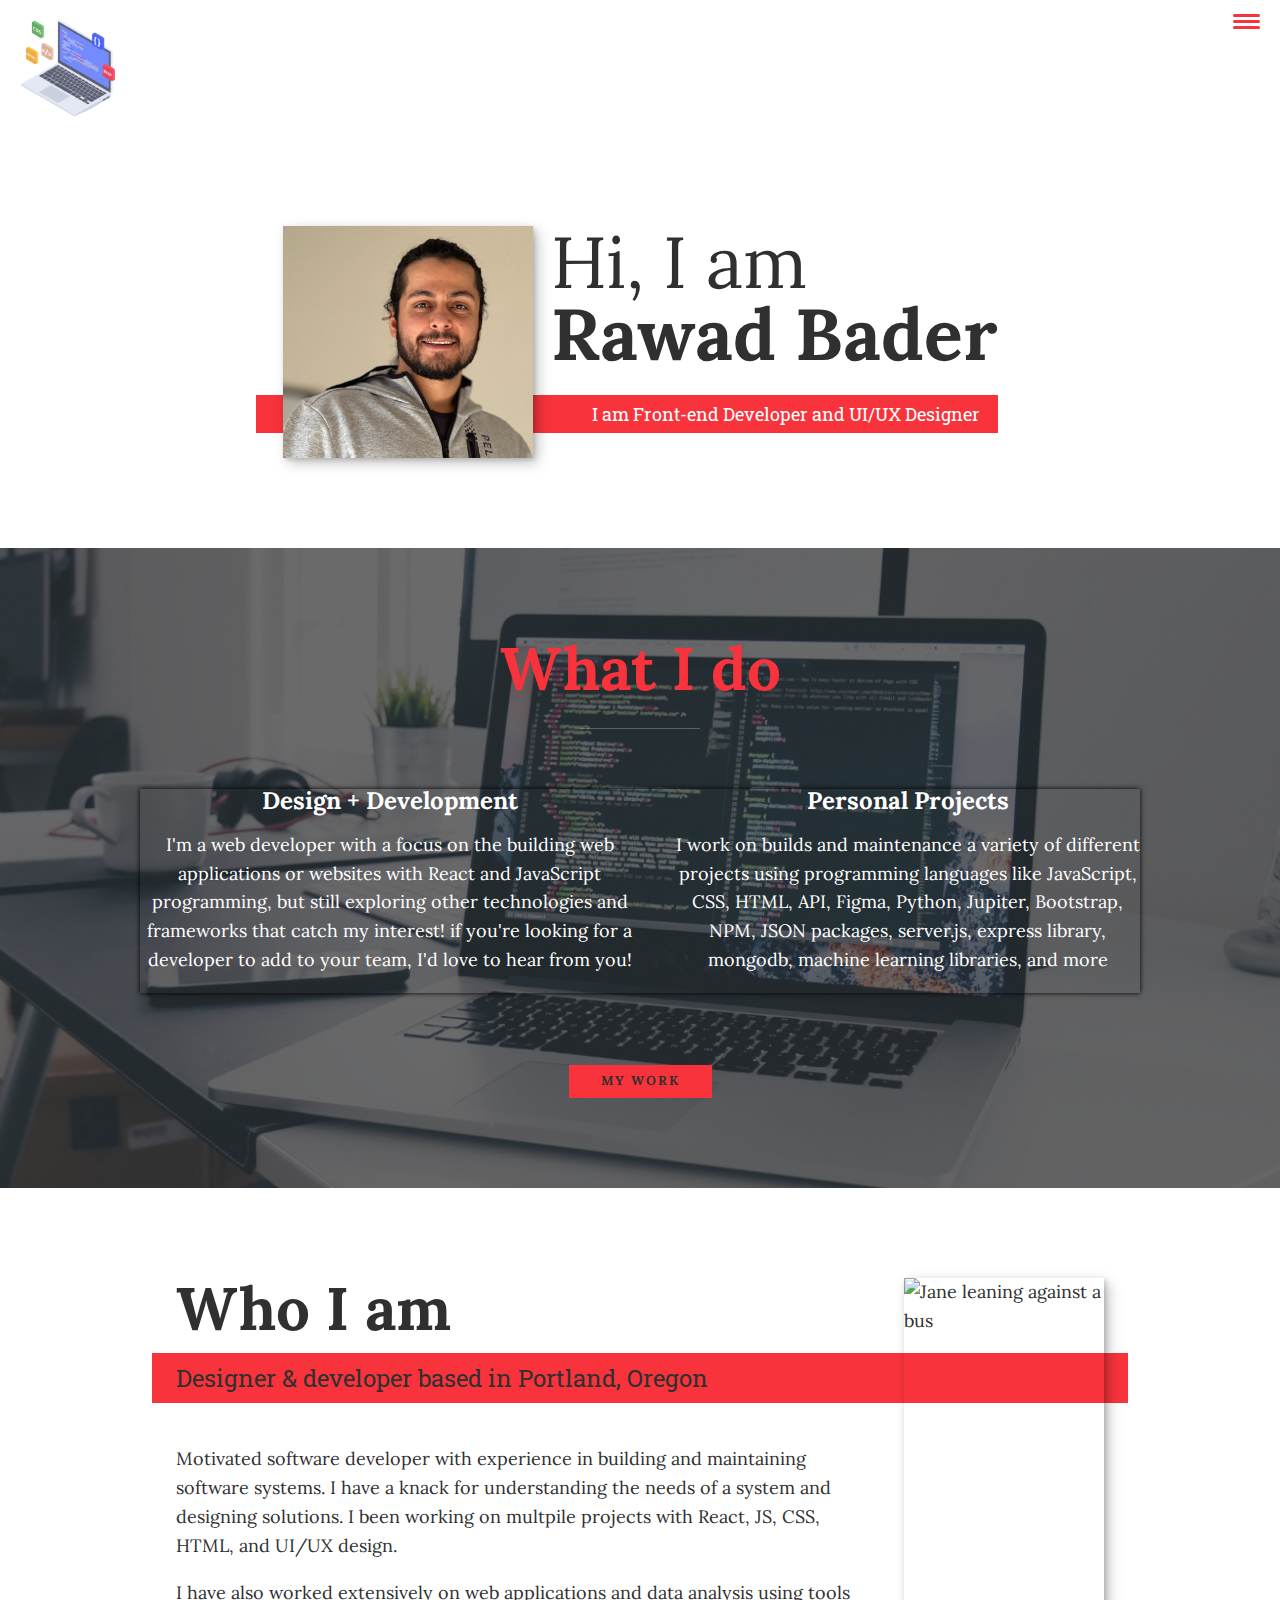
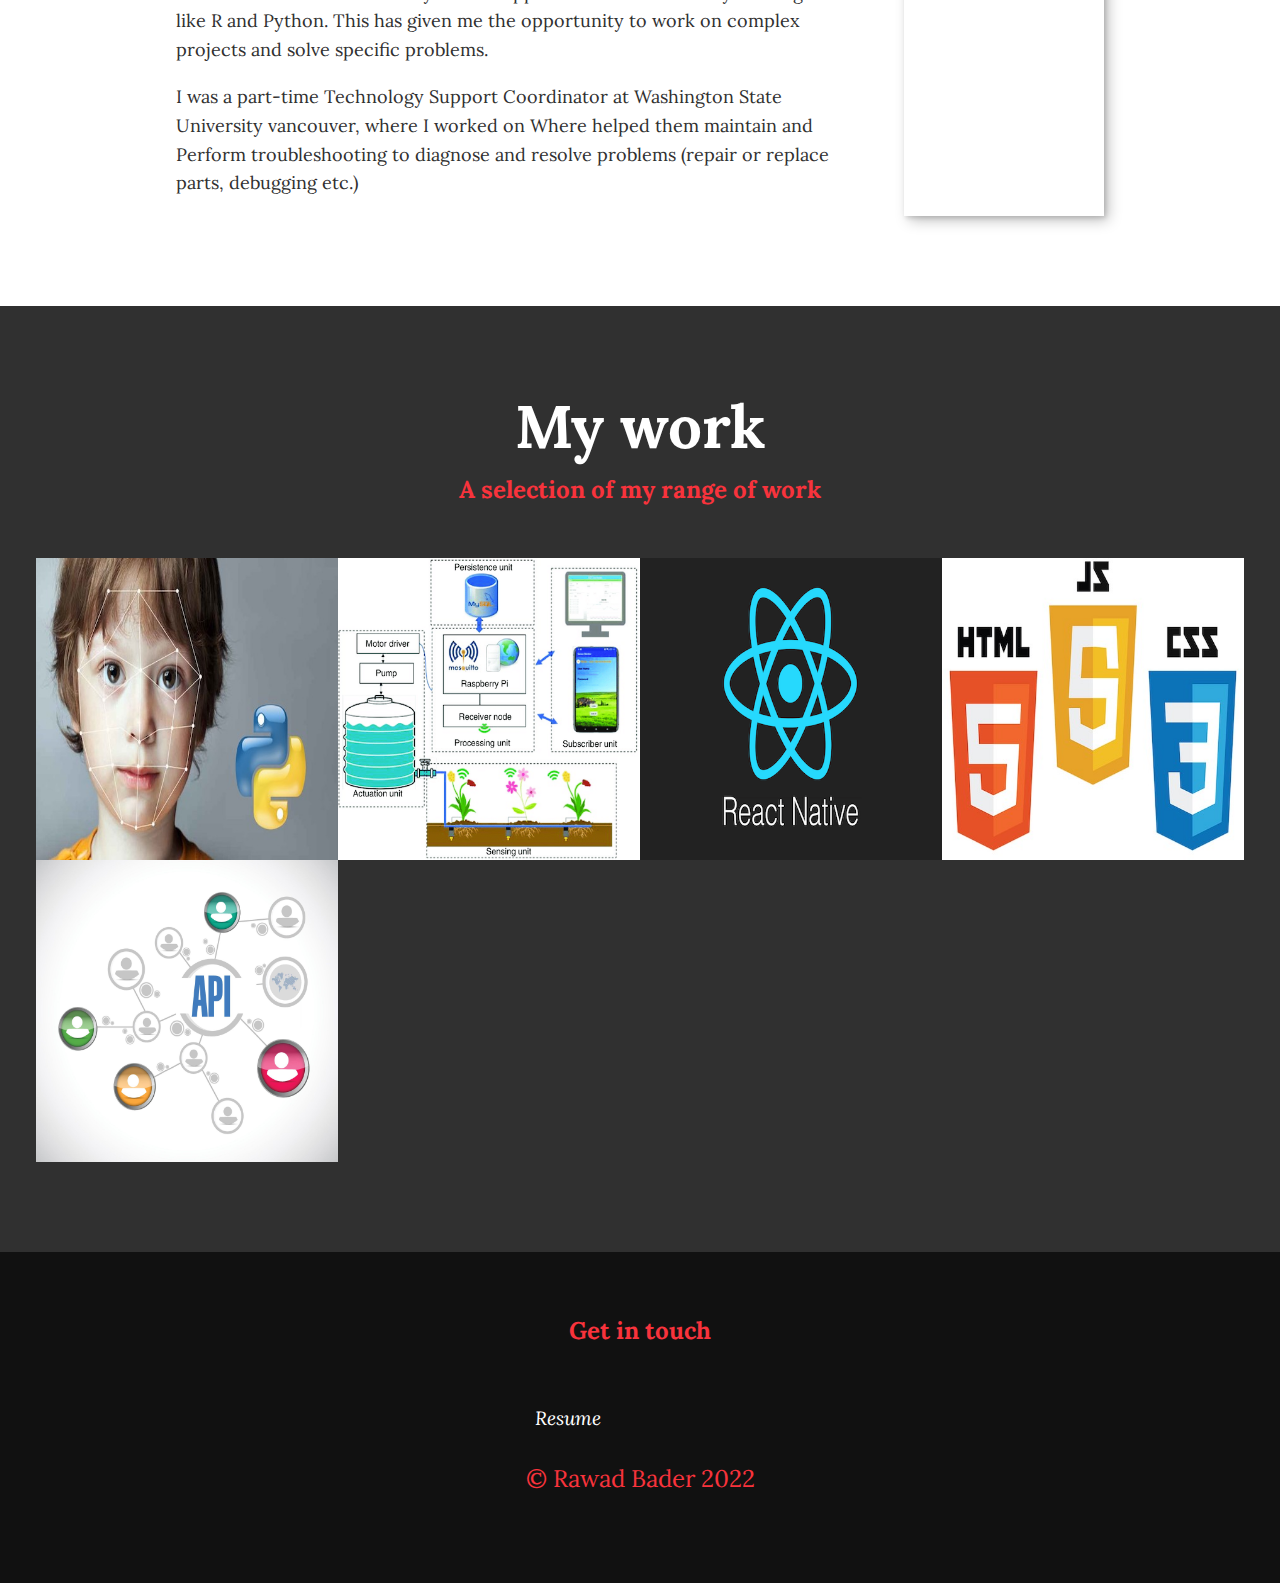
==== index.html @ f257d6a6 "added my files to it" ====
<!DOCTYPE html>
<html lang="en">
    <head><link rel="stylesheet" href="https://cdnjs.cloudflare.com/ajax/libs/normalize/8.0.1/normalize.css">
        <meta charset="UTF-8">
        <meta name="viewport" content="width=device-width, initial-scale=1.0">
        <title>Rawad Portfolio Website</title>
        <link rel="stylesheet" href="https://cdnjs.cloudflare.com/ajax/libs/normalize/7.0.0/normalize.min.css">
        <link rel="stylesheet" href="https://cdnjs.cloudflare.com/ajax/libs/font-awesome/5.11.2/css/all.css" integrity="sha256-46qynGAkLSFpVbEBog43gvNhfrOj+BmwXdxFgVK/Kvc=" crossorigin="anonymous" />

        <!-- Update these with your own fonts -->
        <link href="https://fonts.googleapis.com/css?family=Lora:400,700|Roboto+Slab:400,700&display=swap" rel="stylesheet">
        <!-- <link rel="stylesheet" href="https://maxcdn.bootstrapcdn.com/bootstrap/3.4.1/css/bootstrap.min.css"> -->
        <!-- <script src="https://ajax.googleapis.com/ajax/libs/jquery/3.5.1/jquery.min.js"></script>
        <script src="https://maxcdn.bootstrapcdn.com/bootstrap/3.4.1/js/bootstrap.min.js"></script> -->
        <link rel="stylesheet" href="css/style.css">

    </head>
    <body>
        <header>
            <div class="logo">
                <img src="img/web-development.png" alt="">
            </div>
            <button class="nav-toggle" aria-label="toggle navigation">
                <span class="hamburger"></span>
            </button>
            <nav class="nav">
                <ul class="nav__list">
                    <li class="nav__item"><a href="#home" class="nav__link">Home</a></li>
                    <li class="nav__item"><a href="#services" class="nav__link">My Services</a></li>
                    <li class="nav__item"><a href="#about" class="nav__link">About me</a></li>
                    <li class="nav__item"><a href="#work" class="nav__link">My Work</a></li>
                </ul>
            </nav>
        </header>

        <!-- Introduction -->
        <section class="intro" id="home">
            <h1 class="section__title section__title--intro">
                Hi, I am <strong>Rawad Bader</strong>
            </h1>
            <p class="section__subtitle section__subtitle--intro">I am Front-end Developer and UI/UX Designer</p>
            <img src="img/Rawad.jpg" alt="a picture of Rawad Bader smiling" class="intro__img">
        </section>


        <!-- My services -->
        <section class="my-services" id="services">
            <h2 class="section__title section__title--services">What I do</h2>
            <div class="services">
                <div class="service">
                    <h3>Design + Development</h3>
                    <p>I'm a web developer with a focus on the building web applications or websites with React and JavaScript programming, but still exploring other technologies and frameworks that catch my interest! if you're looking for a developer to add to your team, I'd love to hear from you!</p>
                </div> <!-- / service -->

                <div class="service">
                    <h3>Personal Projects</h3>
                    <p>I work on builds and maintenance a variety of different projects using programming languages like JavaScript, CSS, HTML, API, Figma, Python, Jupiter, Bootstrap, NPM, JSON packages, server.js, express library, mongodb, machine learning libraries, and more</p>
                </div> <!-- / service -->

                <!-- <div class="service">
                    <h3>WordPress</h3>
                    <p>Lorem ipsum dolor sit amet, consectetur adipiscing elit, sed do eiusmod tempor incididunt ut labore et dolore magna aliqua. Ut enim ad minim veniam, quis nostrud exercitation ullamco laboris nisi ut aliquip ex ea commodo consequat.</p>
                </div> / service -->
            </div> <!-- / services -->

            <a href="#work" class="btn">My Work</a>
        </section>


        <!-- About me -->
        <section class="about-me" id="about">
           <h2 class="section__title section__title--about">Who I am</h2>
           <p class="section__subtitle section__subtitle--about">Designer & developer based in Portland, Oregon</p>

           <div class="about-me__body">
               <p>Motivated software developer with experience in building and maintaining software systems. I have a knack for understanding the needs of a system and designing solutions. I been working on multpile projects with React, JS, CSS, HTML, and UI/UX design.</p>
               <p> I have also worked extensively on web applications and data analysis using tools like R and Python. This has given me the opportunity to work on complex projects and solve specific problems.</p>
               <p>I was a part-time Technology Support Coordinator at Washington State University vancouver, where I worked on Where helped them maintain and Perform troubleshooting to diagnose and resolve problems (repair or replace parts, debugging etc.)</p>
           </div>

           <img src="img/rawad3.jpg" alt="Jane leaning against a bus" class="about-me__img">
        </section>

        <!-- My Work Face Mask Detector with Python -->
        <section class="my-work" id="work">
            <h2 class="section__title section__title--work">My work</h2>
            <p class="section__subtitle section__subtitle--work">A selection of my range of work</p>

            <div class="portfolio">
                <!-- Portfolio item 01 -->
                <a href="portfolio-item.html" class="portfolio__item">
                    <div class="content_img">
                        <img src="img/Face-Recognition.jpg" alt="" class="portfolio__img">
                        <div>Face Mask Detector with Python</div>
                    </div>
                </a>

                <!-- Portfolio item 02 -->
                <a href="project-two.html" class="portfolio__item">
                    <div class="content_img">
                        <img src="img/flower-pot.jpg" alt="" class="portfolio__img">
                        <div>CapStone with C++/C & JAVA/Kotlin</div>
                    </div>
                </a>

                <!-- Portfolio item 03 -->
                <a href="project-three.html" class="portfolio__item">
                    <div class="content_img">
                        <img src="img/react-native.png" alt="" class="portfolio__img">
                        <div>React Web App with Bootstrap</div>
                    </div>
                </a>

                <!-- Portfolio item 04 -->
                <a href="project-four.html" class="portfolio__item">
                    <div class="content_img">
                        <img src="img/html-css-js.jpg" alt="" class="portfolio__img">
                        <div>Color Generator with JS/CSS/HTML</div>
                    </div>
                </a>

                <!-- Portfolio item 05 -->
                <a href="project-five.html" class="portfolio__item">
                    <div class="content_img">
                        <img src="img/rest-apis.jpg" alt="" class="portfolio__img">
                        <div>Movies Watch-list with Rest API</div>
                    </div>
                </a>

                <!-- Portfolio item 06 -->
                <!-- <a href="portfolio-item.html" class="portfolio__item">
                    <img src="img/portfolio-06.jpg" alt="" class="portfolio__img">
                </a> -->

                <!-- Portfolio item 07 -->
                <!-- <a href="portfolio-item.html" class="portfolio__item">
                    <img src="img/portfolio-07.jpg" alt="" class="portfolio__img">
                </a> -->

                <!-- Portfolio item 08 -->
                <!-- <a href="#" class="portfolio__item">
                    <img src="img/portfolio-08.jpg" alt="" class="portfolio__img">
                </a> -->

                <!-- Portfolio item 09 -->
                <!-- <a href="#" class="portfolio__item">
                    <img src="img/portfolio-09.jpg" alt="" class="portfolio__img">
                </a> -->

                <!-- Portfolio item 0 0-->
                <!-- <a href="#" class="portfolio__item">
                    <img src="img/portfolio-10.jpg" alt="" class="portfolio__img">
                </a> -->
            </div>
        </section>


        <!-- Footer -->
        <footer class="footer">
            <!-- replace with your own email address -->
            <a href="&#109;&#97;&#105;&#108;&#116;&#111;&#58;%72%61%77%61%64%62%61%64%65%72%34%36%36%40%67%6D%61%69%6C%2E%63%6F%6D?subject=%52%61%77%61%64%20%42%61%64%65%72" class="footer__link"  target="_blank">Get in touch
                <i class="fa fa-envelope" aria-hidden="true"></i>
            </a>
            <ul class="social-list">
                <li class="social-list__item">
                    <a class="social-list__link" href="resume/Rawad's_Resume.pdf" download>
                        <i class="fa fa-download" aria-hidden="true"><span style="font-size: .8em;color:#fff;"> Resume</span></i>
                    </a>
                </li>
                <li class="social-list__item">
                    <a class="social-list__link" href="https://www.figma.com/files/recent?fuid=1089748406241697505">
                        <i class="fab fa-figma"></i>
                    </a>
                </li>
                <li class="social-list__item">
                    <a class="social-list__link" href="https://twitter.com">
                        <i class="fab fa-twitter"></i>
                    </a>
                </li>
                <li class="social-list__item">
                    <a class="social-list__link" href="https://github.com">
                        <i class="fab fa-github"></i>
                    </a>
                </li>
            </ul>
            <p>© Rawad Bader 2022</p>
        </footer>


        <script src="js/index.js"></script>

    </body>
</html>
---- css/style.css ----
*,
*::before,
*::after {
    box-sizing: border-box;
}

/* Custom Properties, update these for your own design */

:root {
    --ff-primary: 'Lora', serif;
    --ff-secondary: 'Roboto Slab', serif;
    
    --fw-reg: 400;
    --fw-bold: 700;
    
    --clr-light: #fff;
    --clr-dark: #303030;
    --clr-accent: #f8333c;
    
    --fs-h1: 3rem;
    --fs-h2: 2.25rem;
    --fs-h3: 1.25rem;
    --fs-body: 1rem;
    
    --bs: 0.25em 0.25em 0.75em rgba(0,0,0,.25),
          0.125em 0.125em 0.25em rgba(0,0,0,.15);
}

@media (min-width: 800px) {
    :root {
        --fs-h1: 4.5rem;
        --fs-h2: 3.75rem;
        --fs-h3: 1.5rem;
        --fs-body: 1.125rem;
    }
}

/* General styles */

/* endable this to add smooth scrolling */
/* html {
    scroll-behavior: smooth;
} */


body {
    background: var(--clr-light);
    color: var(--clr-dark);
    margin: 0;
    font-family: var(--ff-primary);
    font-size: var(--fs-body);
    line-height: 1.6;
}

section {
    padding: 5em 2em;
}

img {
    display: block;
    max-width: 100%;
}

strong { font-weight: var(--fw-bold) }

:focus {
    outline: 3px solid var(--clr-accent);
    outline-offset: 3px;
}

/* Buttons */

.btn {
    display: inline-block;
    padding: .5em 2.5em;
    background: var(--clr-accent);
    color: var(--clr-dark);
    text-decoration: none;
    cursor: pointer;
    font-size: .8rem;
    text-transform: uppercase;
    letter-spacing: 2px;
    font-weight: var(--fw-bold);
    transition: transform 200ms ease-in-out;
}

.btn:hover {
    transform: scale(1.1);
}

/* Typography */

h1,
h2,
h3 {
    line-height: 1;
    margin: 0;
}

h1 { font-size: var(--fs-h1) }
h2 { font-size: var(--fs-h2) }
h3 { font-size: var(--fs-h3) }


.section__title {
    margin-bottom: .25em;
}

.section__title--intro {
    font-weight: var(--fw-reg);
}

.section__title--intro strong {
    display: block;
}

.section__subtitle {
    margin: 0;
    font-size: var(--fs-h3);
}

.section__subtitle--intro,
.section__subtitle--about {
    background: var(--clr-accent);
    padding: .25em 1em;
    font-family: var(--ff-secondary);
    margin-bottom: 1em;
}

.section__subtitle--intro{
    font-size: var(--fs-body);
    text-align: right;
    color: var(--clr-light);
}

.section__subtitle--work {
    color: var(--clr-accent);
    font-weight: var(--fw-bold);
    margin-bottom: 2em;
}

/* header */

header {
    display: flex;
    justify-content: space-between;
    padding: 1em;
}

.logo {
    max-width: 100px;
}

.nav {
    position: fixed;
    background: var(--clr-dark);
    color: var(--clr-light);
    top: 0;
    bottom: 0;
    left: 0;
    right: 0;
    z-index: 100;
    
    transform: translateX(100%);
    transition: transform 250ms cubic-bezier(.5, 0, .5, 1);
}

.nav__list {
    list-style: none;
    display: flex;
    height: 100%;
    flex-direction: column;
    justify-content: space-evenly;
    align-items: center;
    margin: 0;
    padding: 0;
}

.nav__link {
    color: inherit;
    font-weight: var(--fw-bold);
    font-size: var(--fs-h2);
    text-decoration: none;
}

.nav__link:hover {
    color: var(--clr-accent);
}

.nav-toggle {
    padding: .5em;
    background: transparent;
    border: 0;
    cursor: pointer;
    position: absolute;
    right: 1em;
    top: 1em;
    z-index: 1000;
}

.nav-open .nav {
    transform: translateX(0);
}

.nav-open .nav-toggle {
    position: fixed;
}

.nav-open .hamburger {
    transform: rotate(.625turn);
}

.nav-open .hamburger::before {
    transform: rotate(90deg) translateX(-6px);
}

.nav-open .hamburger::after {
    opacity: 0;
}






.hamburger {
    display: block;
    position: relative;
}

.hamburger,
.hamburger::before,
.hamburger::after {
    background: var(--clr-accent);
    width: 2em;
    height: 3px;
    border-radius: 1em;
    transition: transform 250ms ease-in-out;
}


.hamburger::before,
.hamburger::after {
    content: '';
    position: absolute;
    left: 0;
    right: 0;
}

.hamburger::before { top: 6px; }
.hamburger::after { bottom: 6px; }


/*  Intro section  */

.intro {
    position: relative;
}

.intro__img {
    box-shadow: var(--bs);
}

.section__subtitle--intro {
    display: inline-block;
}

@media (min-width: 600px) {
    .intro {
        display: grid;
        width: min-content;
        margin: 0 auto;
        grid-column-gap: 1em;
        grid-template-areas: 
            "img title"
            "img subtitle";
        grid-template-columns: min-content max-content;
    }
    
    .intro__img {
        grid-area: img;
        min-width: 250px;
        position: relative;
        z-index: 2;
    }    
    
    .section__subtitle--intro {
        align-self: start;
        grid-column: -1 / 1;
        grid-row: 2;
        text-align: right;
        position: relative;
        left: -1.5em;
        width: calc(100% + 1.5em);
    }
}



/*  My services section  */

.my-services {
    background-color: var(--clr-dark);
    background-image: url(../img/services-bg.jpg);
    background-size: cover;
    /* background-blend-mode: multiply; */
    color: var(--clr-light);
    text-align: center;
}

.section__title--services {
    color: var(--clr-accent);
    position: relative;
}

.section__title--services::after {
    content: '';
    display: block;
    width: 2em;
    height: 1px;
    margin: 0.5em auto 1em;
    background: var(--clr-light);
    opacity: 0.25;
}

.services {
    margin-bottom: 4em;
    box-shadow: 0 0 5px black;
}

.service {
    max-width: 500px;
    margin: 0 auto;
}

@media (min-width: 800px) {
    .services {
        display: flex;
        max-width: 1000px;
        margin-left: auto;
        margin-right: auto;
    }
    
    .service + .service {
        margin-left: 2em;
    }
}


.about-me {
    max-width: 1000px;
    margin: 0 auto;
}

.about-me__img {
    box-shadow: var(--bs);
}

@media (min-width: 600px) {
    .about-me {
        display: grid;
        grid-template-columns: 1fr 200px;
        grid-template-areas: 
            "title img"
            "subtitle img"
            "text img";
        grid-column-gap: 2em;
    }

    .section__title--about {
        grid-area: title;
    }

    .section__subtitle--about {
        grid-column: 1 / -1;
        grid-row: 2;
        position: relative;
        left: -1em;
        width: calc(100% + 2em);
        padding-left: 1em;
        padding-right: calc(200px + 4em);
    }

    .about-me__img {
        grid-area: img;
        position: relative;
        z-index: 2;
    }
}

/* My Work */

.my-work {
    background-color: var(--clr-dark);
    color: var(--clr-light);
    text-align: center;
}

.portfolio {
    display: grid;
    grid-template-columns: repeat(auto-fit, minmax(300px, 1fr));
}

.portfolio__item {
    background: var(--clr-accent);
    overflow: hidden;
}

.portfolio__img {
    transition:
        transform 750ms cubic-bezier(.5, 0, .5, 1),
        opacity 250ms linear;
}

.portfolio__item:focus {
    position: relative;
    z-index: 2;
}

.portfolio__img:hover,
.portfolio__item:focus .portfolio__img {
    transform: scale(1.2);
    opacity: .5;
}


/* footer */

.footer {
    background: #111;
    color: var(--clr-accent);
    text-align: center;
    padding: 2.5em 0;
    font-size: var(--fs-h3);

}

.footer a {
    color: inherit;
    text-decoration: none;
}

.footer__link {
    font-weight: var(--fw-bold);
}

.footer__link:hover,
.social-list__link:hover {
    opacity: .7;
}

.footer__link:hover {
    text-decoration: underline;
}

.social-list {
    list-style: none;
    display: flex;
    justify-content: center;
    margin: 2em 0 0;
    padding: 0;
}

.social-list__item {
    margin: 0 .5em;
}

.social-list__link {
    padding: .5em;
}


/* Individual portfolio item styles */

.portfolio-item-individual {
    padding: 0 2em 2em;
    max-width: 1000px;
    margin: 0 auto;
}

.portfolio-item-individual p , .list-item {
    max-width: 600px;
    margin-left: auto;
    margin-right: auto;
}

/* #img-1[title]:hover:after {
  content: attr(title);
  position: absolute;
  font-size: 1.2em;
  color:aqua;
  left: 50px;
} */


/* Parent Container */.content_img{
 position: relative;
 float: left;
}

/* Child Text Container */.content_img div{
 position: absolute;
 bottom: 0;
 right: 0;
 background: black;
 color: white;
 margin-bottom: 5px;
 font-family: sans-serif;
 opacity: 0;
 visibility: hidden;
 -webkit-transition: visibility 0s, opacity 0.5s linear;
 transition: visibility 0s, opacity 0.5s linear;
}

/* Hover on Parent Container */.content_img:hover{
 cursor: pointer;
}

.content_img:hover div{
 width: 150px;
 padding: 8px 15px;
 visibility: visible;
 opacity: 0.7;
}
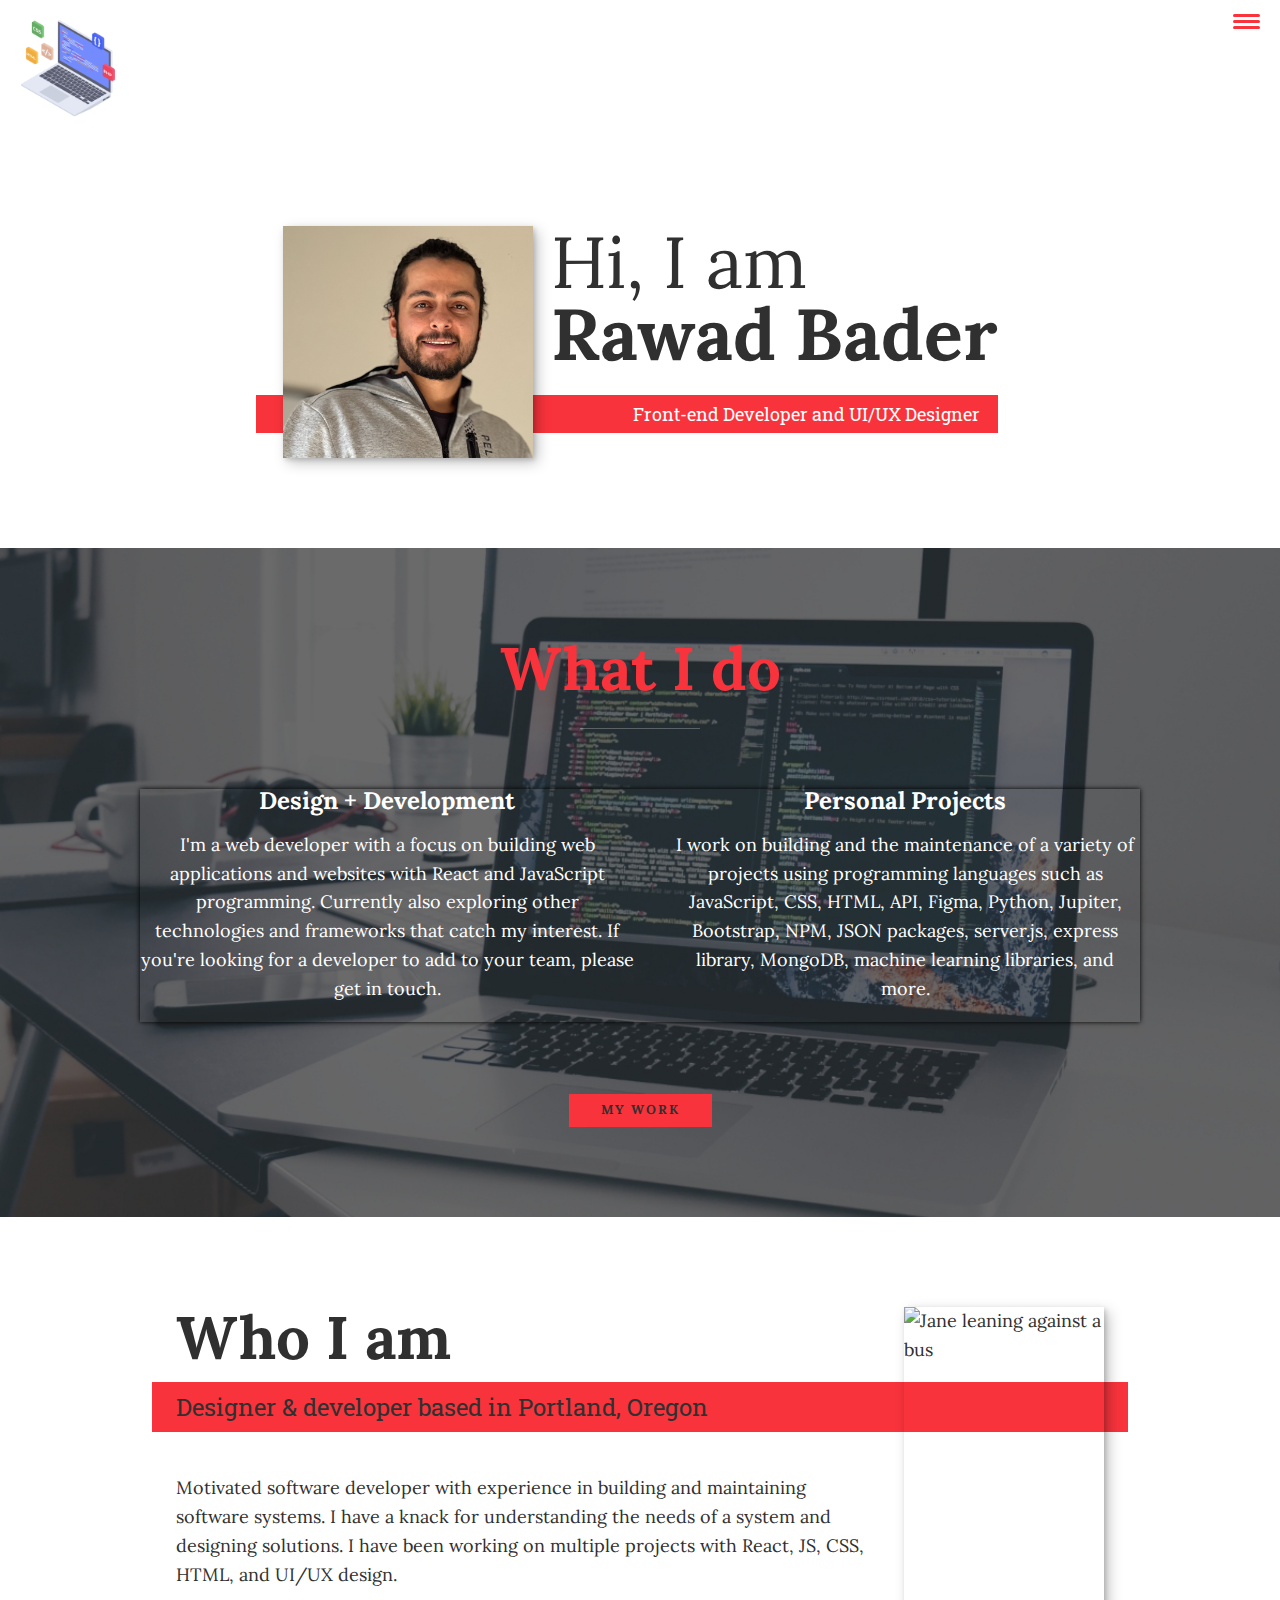
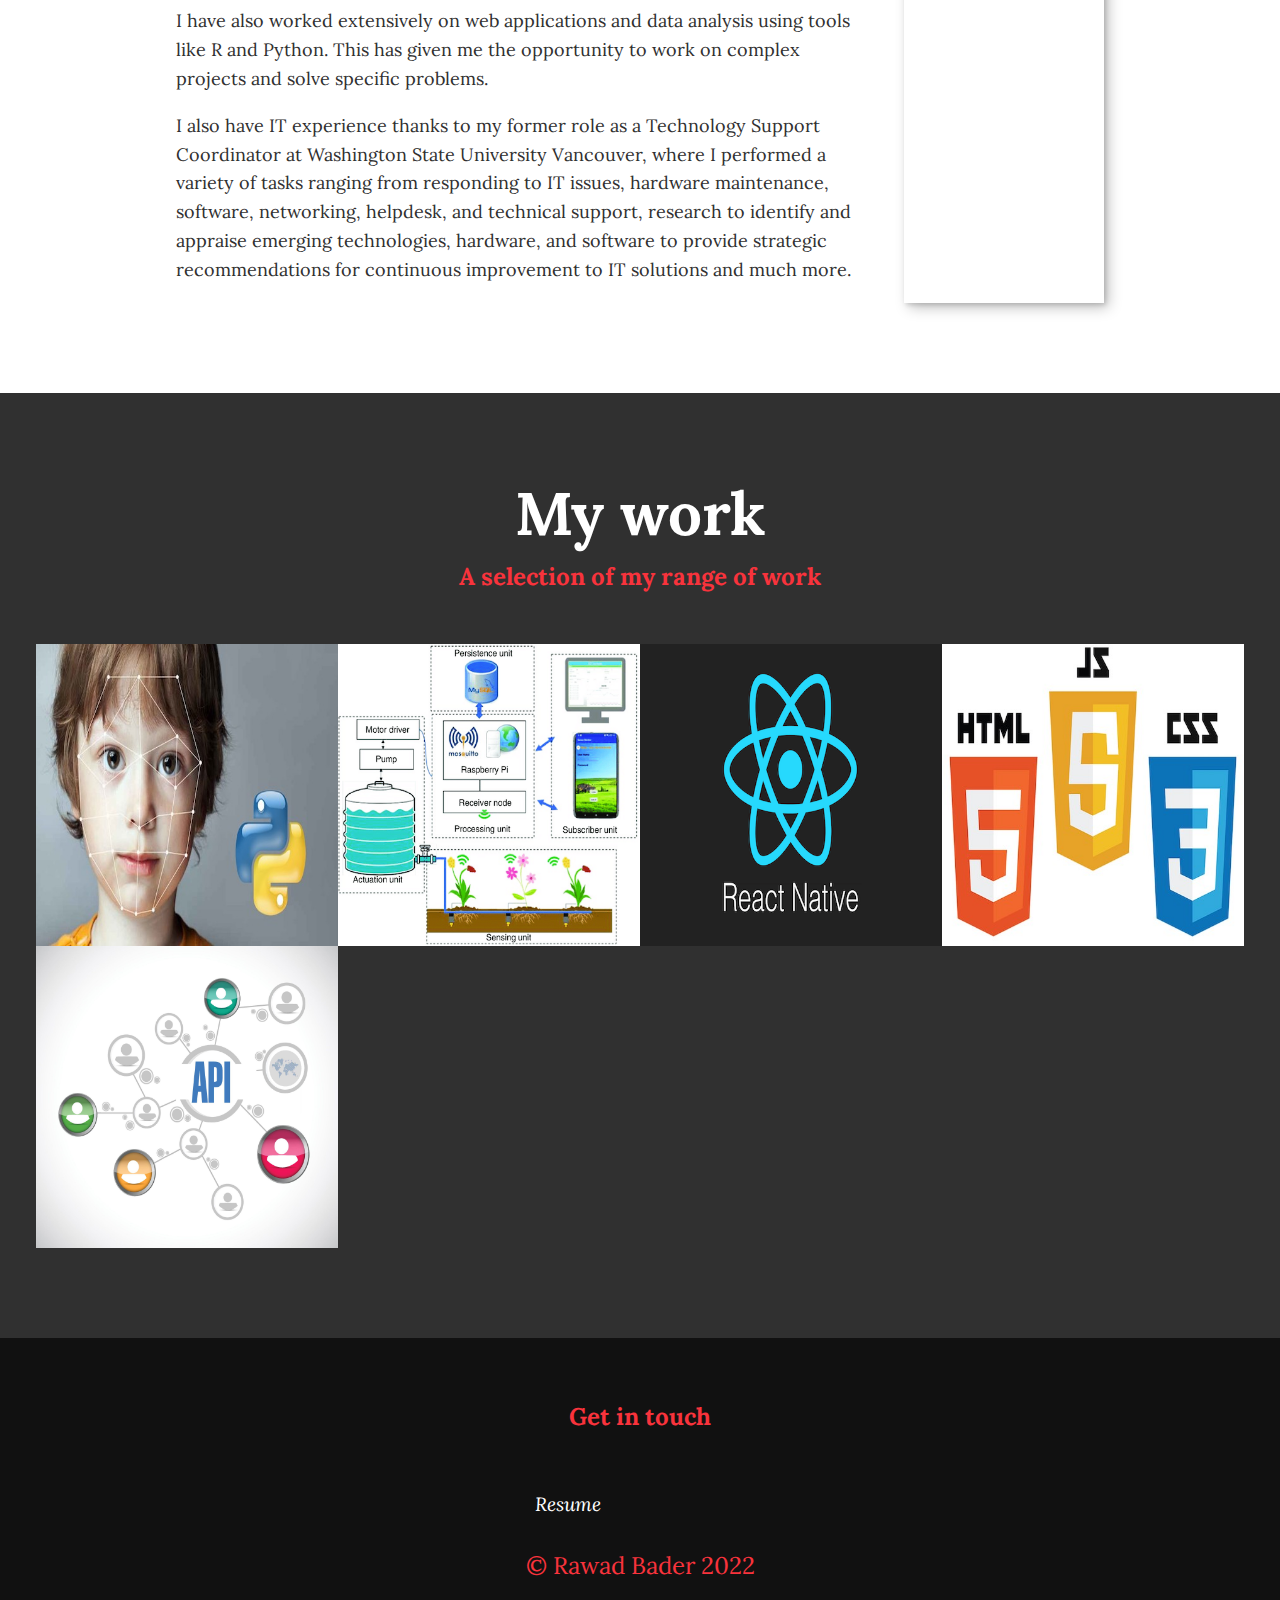
==== commit f3b4ea2e: "Updated some p tags in index.html" ====
--- a/index.html
+++ b/index.html
@@ -38,7 +38,7 @@
             <h1 class="section__title section__title--intro">
                 Hi, I am <strong>Rawad Bader</strong>
             </h1>
-            <p class="section__subtitle section__subtitle--intro">I am Front-end Developer and UI/UX Designer</p>
+            <p class="section__subtitle section__subtitle--intro">Front-end Developer and UI/UX Designer</p>
             <img src="img/Rawad.jpg" alt="a picture of Rawad Bader smiling" class="intro__img">
         </section>
 
@@ -49,12 +49,12 @@
             <div class="services">
                 <div class="service">
                     <h3>Design + Development</h3>
-                    <p>I'm a web developer with a focus on the building web applications or websites with React and JavaScript programming, but still exploring other technologies and frameworks that catch my interest! if you're looking for a developer to add to your team, I'd love to hear from you!</p>
+                    <p>I'm a web developer with a focus on building web applications and websites with React and JavaScript programming. Currently also exploring other technologies and frameworks that catch my interest. If you're looking for a developer to add to your team, please get in touch.</p>
                 </div> <!-- / service -->
 
                 <div class="service">
                     <h3>Personal Projects</h3>
-                    <p>I work on builds and maintenance a variety of different projects using programming languages like JavaScript, CSS, HTML, API, Figma, Python, Jupiter, Bootstrap, NPM, JSON packages, server.js, express library, mongodb, machine learning libraries, and more</p>
+                    <p>I work on building and the maintenance of a variety of projects using programming languages such as JavaScript, CSS, HTML, API, Figma, Python, Jupiter, Bootstrap, NPM, JSON packages, server.js, express library, MongoDB, machine learning libraries, and more.</p>
                 </div> <!-- / service -->
 
                 <!-- <div class="service">
@@ -73,9 +73,9 @@
            <p class="section__subtitle section__subtitle--about">Designer & developer based in Portland, Oregon</p>
 
            <div class="about-me__body">
-               <p>Motivated software developer with experience in building and maintaining software systems. I have a knack for understanding the needs of a system and designing solutions. I been working on multpile projects with React, JS, CSS, HTML, and UI/UX design.</p>
-               <p> I have also worked extensively on web applications and data analysis using tools like R and Python. This has given me the opportunity to work on complex projects and solve specific problems.</p>
-               <p>I was a part-time Technology Support Coordinator at Washington State University vancouver, where I worked on Where helped them maintain and Perform troubleshooting to diagnose and resolve problems (repair or replace parts, debugging etc.)</p>
+               <p>Motivated software developer with experience in building and maintaining software systems. I have a knack for understanding the needs of a system and designing solutions. I have been working on multiple projects with React, JS, CSS, HTML, and UI/UX design.</p>
+               <p>I have also worked extensively on web applications and data analysis using tools like R and Python. This has given me the opportunity to work on complex projects and solve specific problems.</p>
+               <p>I also have IT experience thanks to my former role as a Technology Support Coordinator at Washington State University Vancouver, where I performed a variety of tasks ranging from responding to IT issues, hardware maintenance, software, networking, helpdesk, and technical support, research to identify and appraise emerging technologies, hardware, and software to provide strategic recommendations for continuous improvement to IT solutions and much more.</p>
            </div>
 
            <img src="img/rawad3.jpg" alt="Jane leaning against a bus" class="about-me__img">
@@ -88,7 +88,7 @@
 
             <div class="portfolio">
                 <!-- Portfolio item 01 -->
-                <a href="portfolio-item.html" class="portfolio__item">
+                <a href="html/portfolio-item.html" class="portfolio__item">
                     <div class="content_img">
                         <img src="img/Face-Recognition.jpg" alt="" class="portfolio__img">
                         <div>Face Mask Detector with Python</div>
@@ -96,7 +96,7 @@
                 </a>
 
                 <!-- Portfolio item 02 -->
-                <a href="project-two.html" class="portfolio__item">
+                <a href="html/project-two.html" class="portfolio__item">
                     <div class="content_img">
                         <img src="img/flower-pot.jpg" alt="" class="portfolio__img">
                         <div>CapStone with C++/C & JAVA/Kotlin</div>
@@ -104,7 +104,7 @@
                 </a>
 
                 <!-- Portfolio item 03 -->
-                <a href="project-three.html" class="portfolio__item">
+                <a href="html/project-three.html" class="portfolio__item">
                     <div class="content_img">
                         <img src="img/react-native.png" alt="" class="portfolio__img">
                         <div>React Web App with Bootstrap</div>
@@ -112,7 +112,7 @@
                 </a>
 
                 <!-- Portfolio item 04 -->
-                <a href="project-four.html" class="portfolio__item">
+                <a href="html/project-four.html" class="portfolio__item">
                     <div class="content_img">
                         <img src="img/html-css-js.jpg" alt="" class="portfolio__img">
                         <div>Color Generator with JS/CSS/HTML</div>
@@ -120,7 +120,7 @@
                 </a>
 
                 <!-- Portfolio item 05 -->
-                <a href="project-five.html" class="portfolio__item">
+                <a href="html/project-five.html" class="portfolio__item">
                     <div class="content_img">
                         <img src="img/rest-apis.jpg" alt="" class="portfolio__img">
                         <div>Movies Watch-list with Rest API</div>
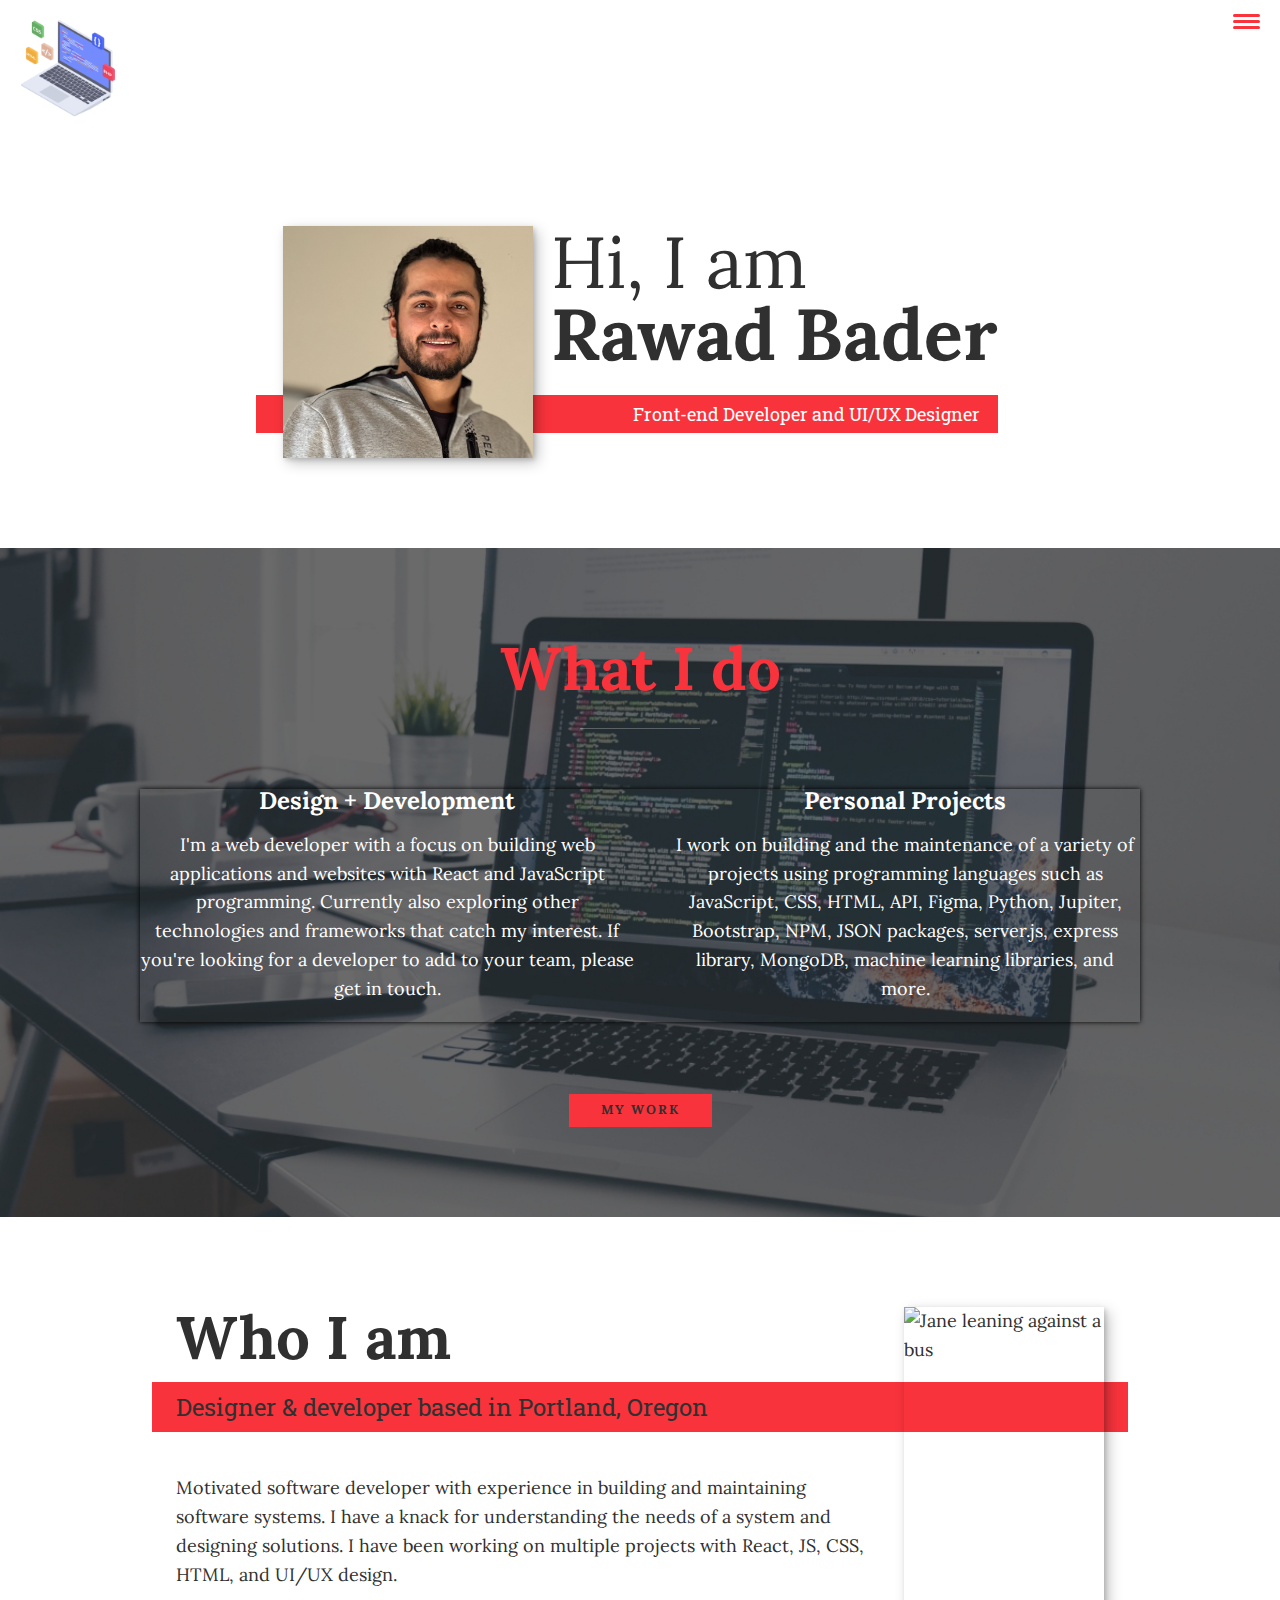
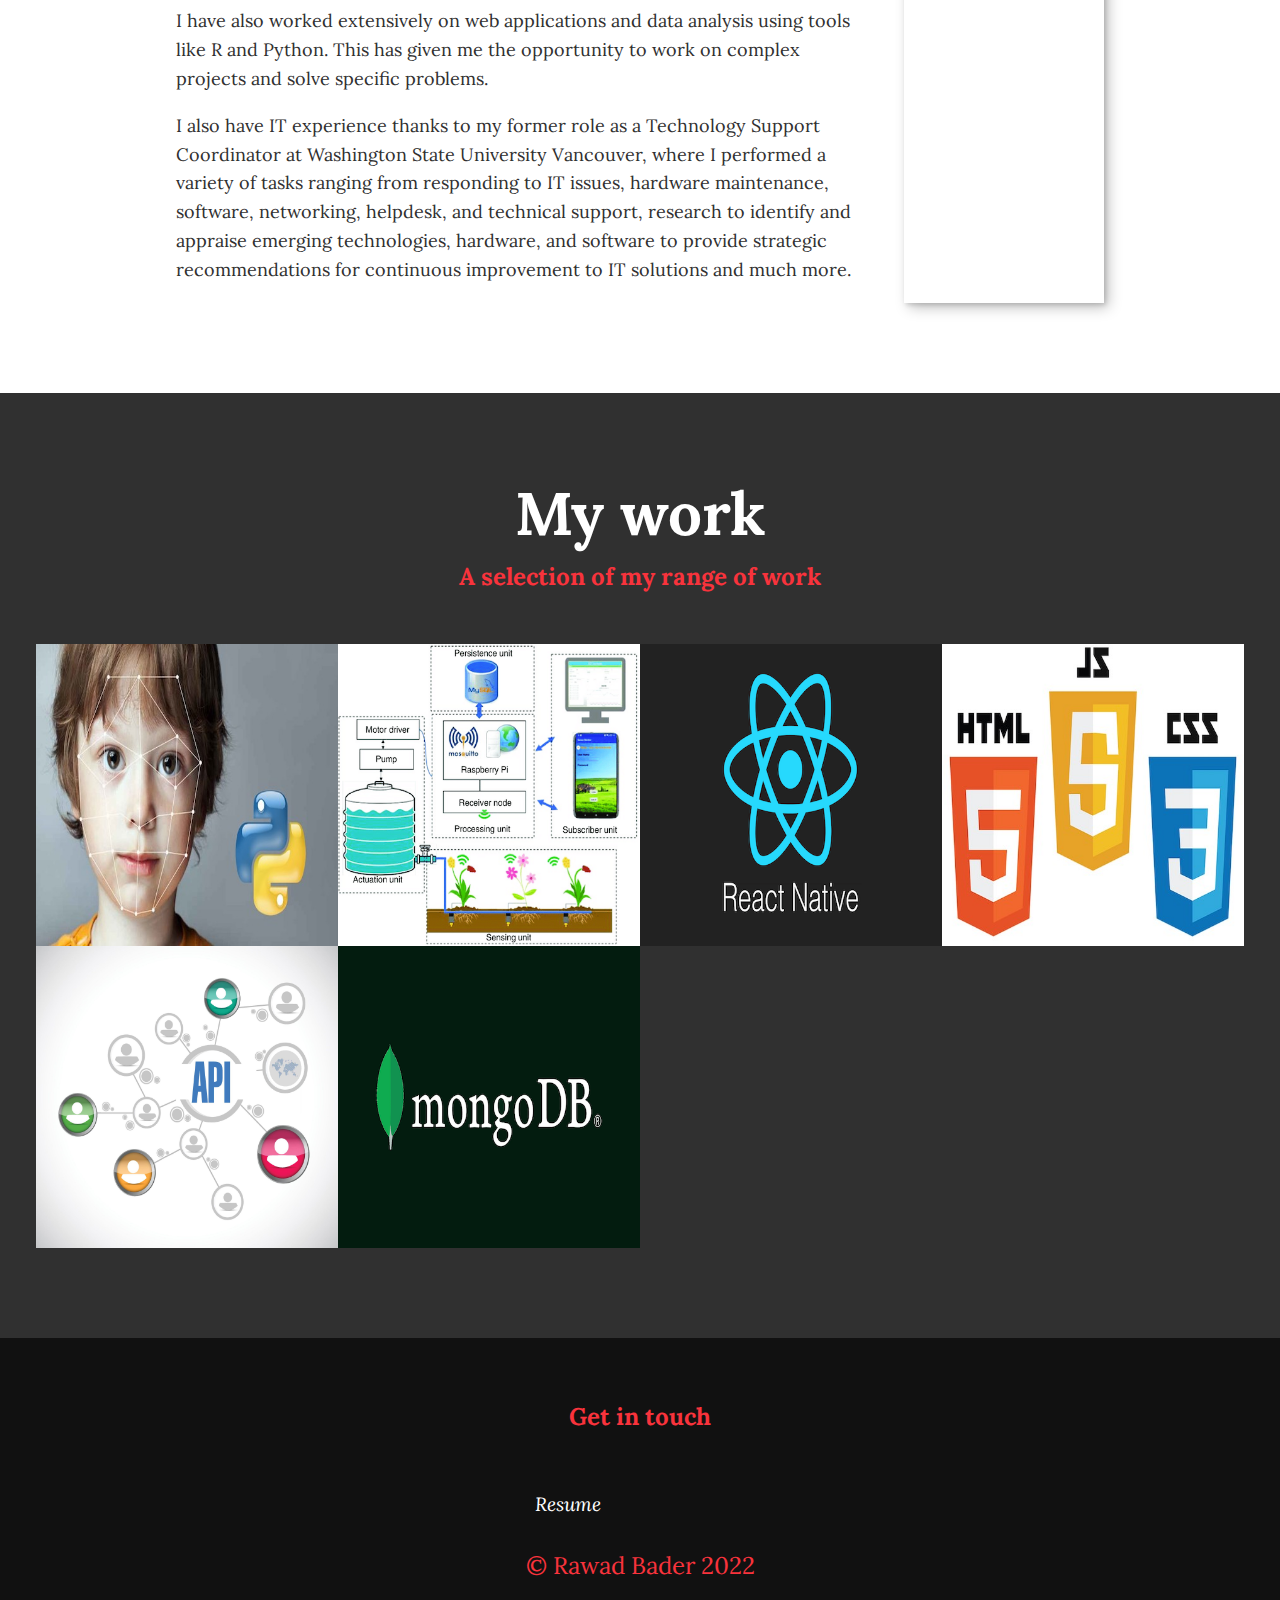
==== commit d3c71900: "added a new html file" ====
--- a/index.html
+++ b/index.html
@@ -128,9 +128,12 @@
                 </a>
 
                 <!-- Portfolio item 06 -->
-                <!-- <a href="portfolio-item.html" class="portfolio__item">
-                    <img src="img/portfolio-06.jpg" alt="" class="portfolio__img">
-                </a> -->
+                <a href="html/project-six.html" class="portfolio__item">
+                    <div class="content_img">
+                        <img src="img/mongodb.png" alt="" class="portfolio__img">
+                        <div>FreeWayAPP with MongoDatabase, Express.js</div>
+                    </div>
+                </a>
 
                 <!-- Portfolio item 07 -->
                 <!-- <a href="portfolio-item.html" class="portfolio__item">
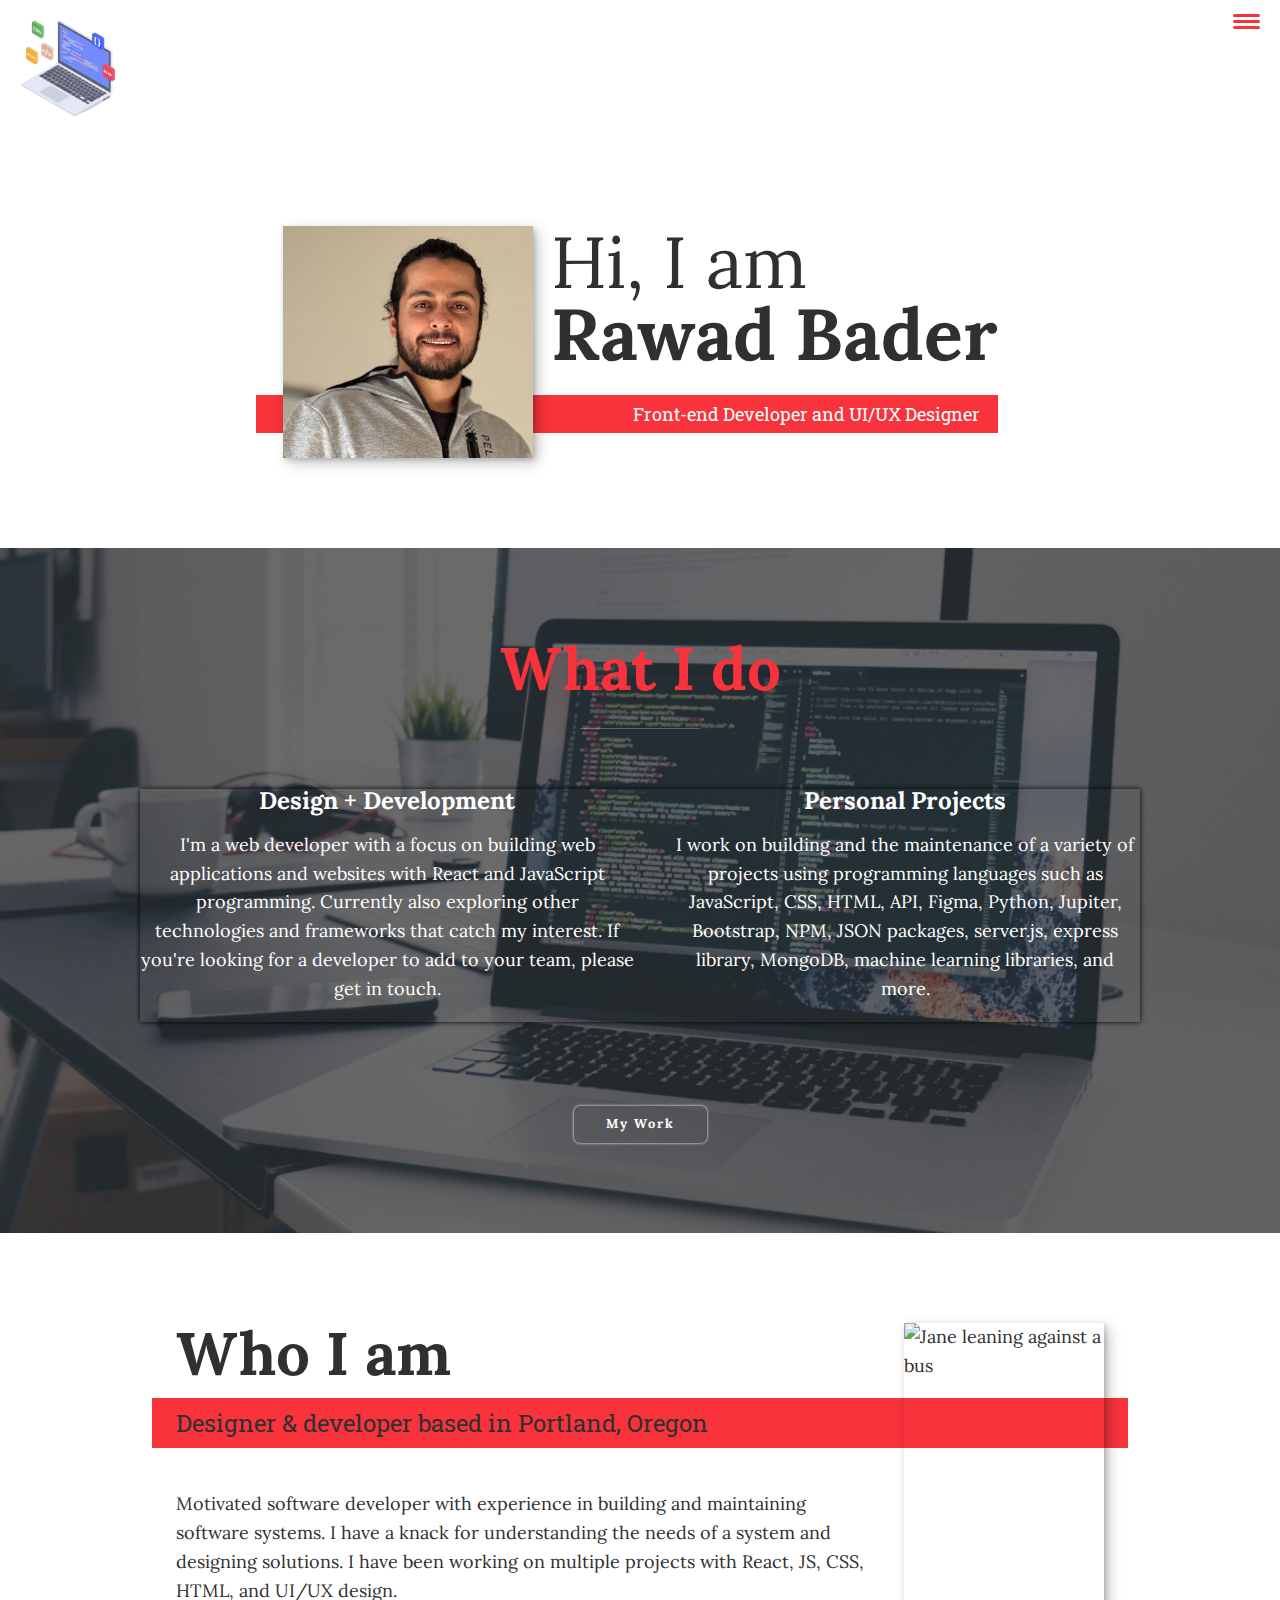
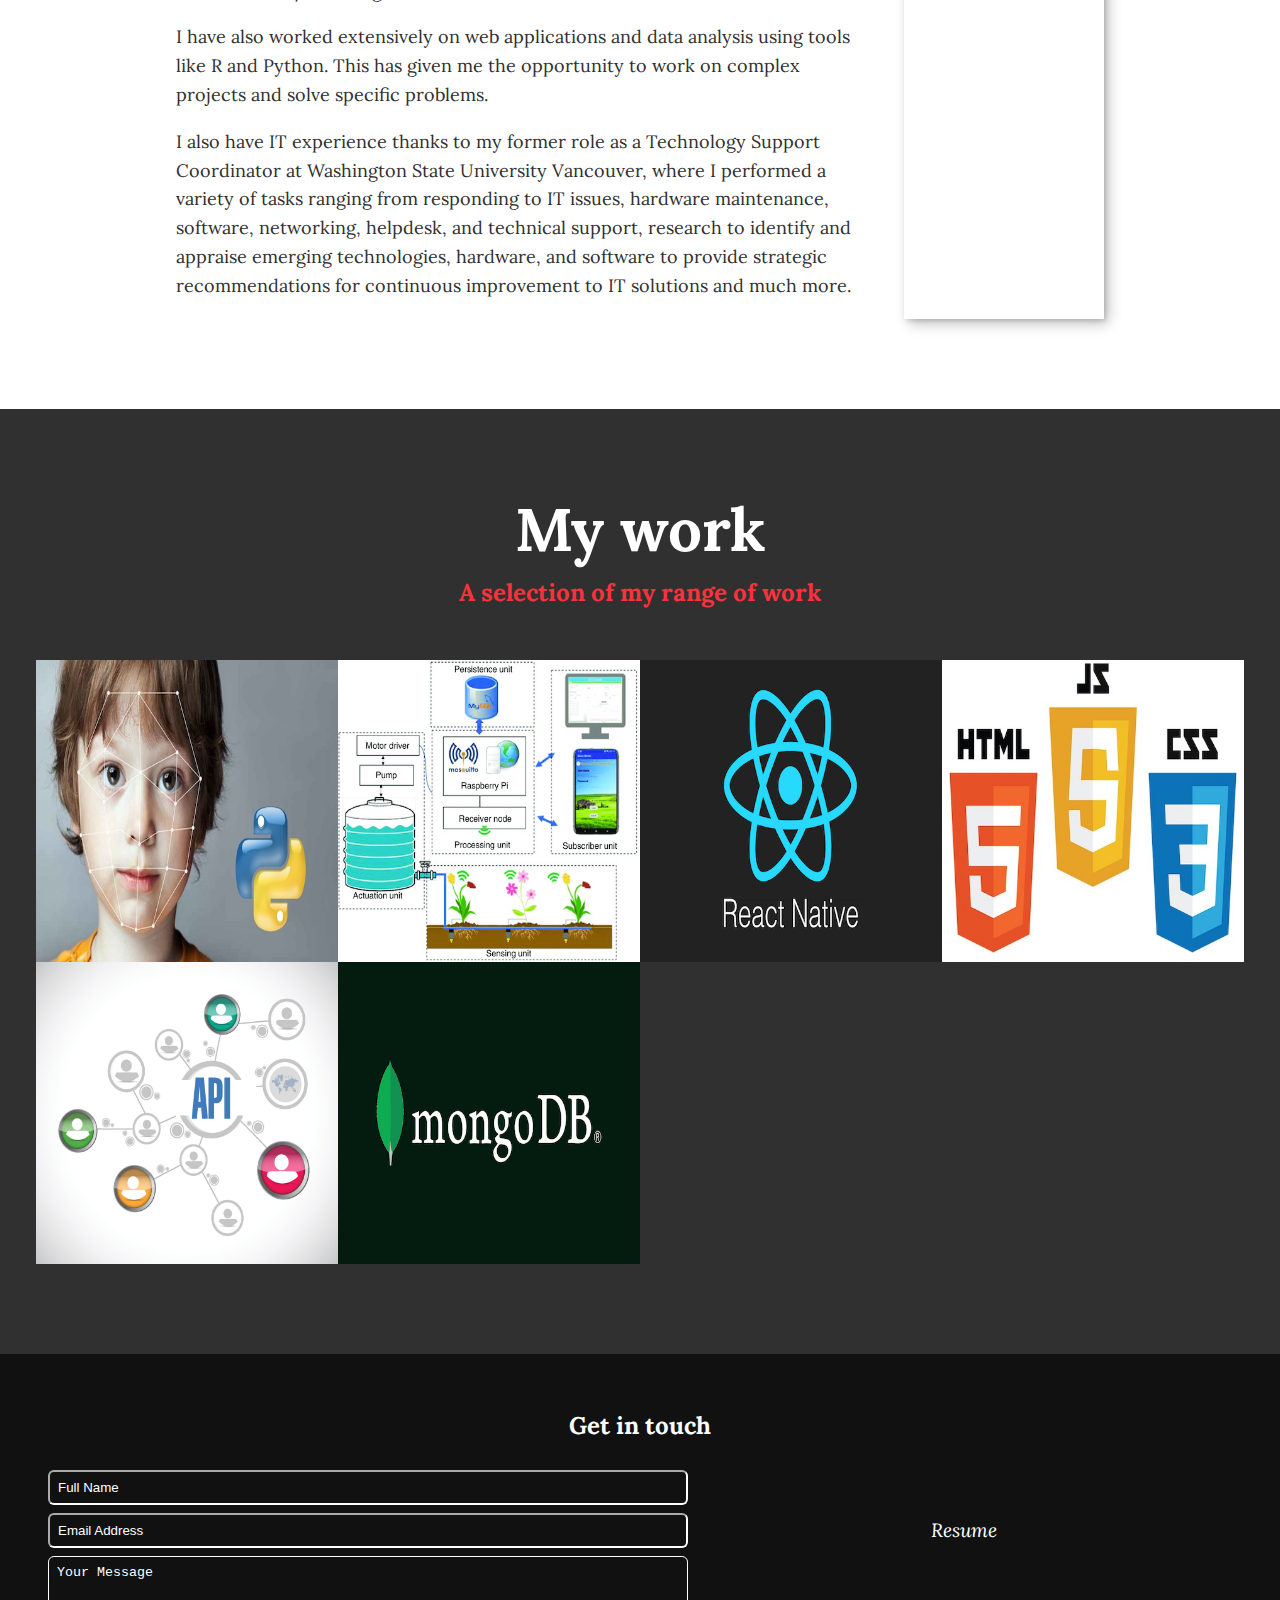
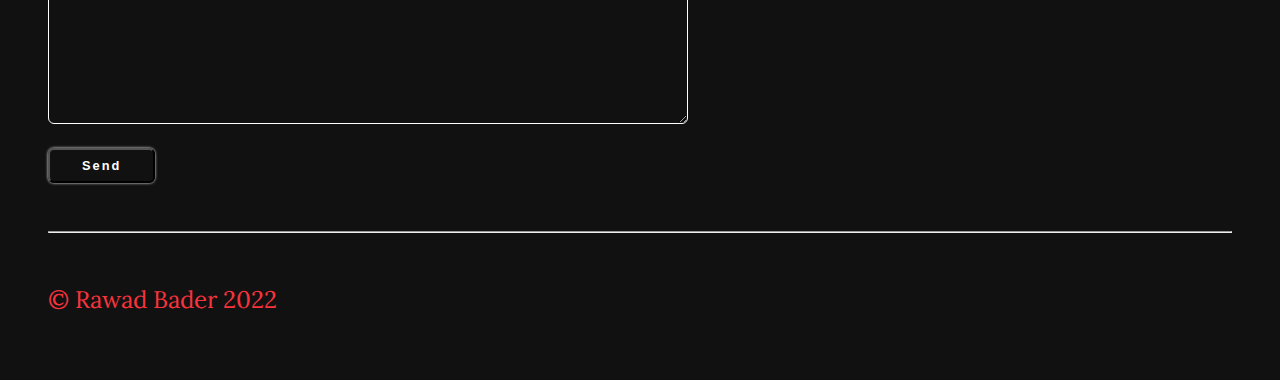
==== commit 1fb68700: "Update the html files & CSS to add the form" ====
--- a/index.html
+++ b/index.html
@@ -159,36 +159,62 @@
 
 
         <!-- Footer -->
-        <footer class="footer">
-            <!-- replace with your own email address -->
-            <a href="&#109;&#97;&#105;&#108;&#116;&#111;&#58;%72%61%77%61%64%62%61%64%65%72%34%36%36%40%67%6D%61%69%6C%2E%63%6F%6D?subject=%52%61%77%61%64%20%42%61%64%65%72" class="footer__link"  target="_blank">Get in touch
-                <i class="fa fa-envelope" aria-hidden="true"></i>
-            </a>
-            <ul class="social-list">
-                <li class="social-list__item">
-                    <a class="social-list__link" href="resume/Rawad's_Resume.pdf" download>
-                        <i class="fa fa-download" aria-hidden="true"><span style="font-size: .8em;color:#fff;"> Resume</span></i>
-                    </a>
-                </li>
-                <li class="social-list__item">
-                    <a class="social-list__link" href="https://www.figma.com/files/recent?fuid=1089748406241697505">
-                        <i class="fab fa-figma"></i>
-                    </a>
-                </li>
-                <li class="social-list__item">
-                    <a class="social-list__link" href="https://twitter.com">
-                        <i class="fab fa-twitter"></i>
-                    </a>
-                </li>
-                <li class="social-list__item">
-                    <a class="social-list__link" href="https://github.com">
-                        <i class="fab fa-github"></i>
-                    </a>
-                </li>
-            </ul>
-            <p>© Rawad Bader 2022</p>
-        </footer>
-
+          <footer class="footer">
+              <!-- replace with your own email address -->
+              <!-- <a href="&#109;&#97;&#105;&#108;&#116;&#111;&#58;%72%61%77%61%64%62%61%64%65%72%34%36%36%40%67%6D%61%69%6C%2E%63%6F%6D?subject=%52%61%77%61%64%20%42%61%64%65%72" class="footer__link"  target="_blank">Get in touch
+                  <i class="fa fa-envelope" aria-hidden="true"></i>
+              </a> -->
+              <div class="footer-title">
+                  <h3 class="footer-header">Get in touch</h3>
+              </div>
+              <div class="container-footer-one">
+                  <form id="web-form" target="_blank" action="https://formsubmit.co/c4192523e1c3772b629b10cc65c97e81" method="POST">
+                      <div class="form-group">
+                      <div class="form-row">
+                          <div class="col">
+                          <input type="text" name="name" class="form-control" placeholder="Full Name" required>
+                          </div>
+                          <div class="col">
+                          <input type="email" name="email" class="form-control" placeholder="Email Address" required>
+                          </div>
+                      </div>
+                      </div>
+                      <div class="form-group">
+                      <textarea placeholder="Your Message" class="form-control" name="message" rows="10" required></textarea>
+                      </div>
+                      <button type="submit" class="btn" id="btn-name">send</button> <!-- btn-lg btn-dark btn-block-->
+                  </form>
+              </div>
+              <div class="container-footer-Two">
+                  <ul class="social-list">
+                      <li class="social-list__item">
+                          <a class="social-list__link" href="resume/Rawad's_Resume.pdf" download>
+                              <i class="fa fa-download" aria-hidden="true"><span style="font-size: .8em;color:#fff;"> Resume</span></i>
+                          </a>
+                      </li>
+                      <li class="social-list__item">
+                          <a class="social-list__link" href="https://www.figma.com/files/recent?fuid=1089748406241697505">
+                              <i class="fab fa-figma"></i>
+                          </a>
+                      </li>
+                      <li class="social-list__item">
+                          <a class="social-list__link" href="https://twitter.com">
+                              <i class="fab fa-twitter"></i>
+                          </a>
+                      </li>
+                      <li class="social-list__item">
+                          <a class="social-list__link" href="https://github.com">
+                              <i class="fab fa-github"></i>
+                          </a>
+                      </li>
+                  </ul>
+                  <!-- <p>© Rawad Bader 2022</p> -->
+              </div>
+              <hr class="line-footer">
+              <div class="container-footer-Three">
+                  <p class="text-footer">© Rawad Bader 2022</p>
+              </div>
+          </footer>
 
         <script src="js/index.js"></script>
 
--- a/css/style.css
+++ b/css/style.css
@@ -9,21 +9,22 @@
 :root {
     --ff-primary: 'Lora', serif;
     --ff-secondary: 'Roboto Slab', serif;
-    
+
     --fw-reg: 400;
     --fw-bold: 700;
-    
+
     --clr-light: #fff;
     --clr-dark: #303030;
     --clr-accent: #f8333c;
-    
+
     --fs-h1: 3rem;
     --fs-h2: 2.25rem;
     --fs-h3: 1.25rem;
     --fs-body: 1rem;
-    
+
     --bs: 0.25em 0.25em 0.75em rgba(0,0,0,.25),
           0.125em 0.125em 0.25em rgba(0,0,0,.15);
+    --tw-border-opacity: 1;
 }
 
 @media (min-width: 800px) {
@@ -160,7 +161,7 @@
     left: 0;
     right: 0;
     z-index: 100;
-    
+
     transform: translateX(100%);
     transition: transform 250ms cubic-bezier(.5, 0, .5, 1);
 }
@@ -271,19 +272,19 @@
         width: min-content;
         margin: 0 auto;
         grid-column-gap: 1em;
-        grid-template-areas: 
+        grid-template-areas:
             "img title"
             "img subtitle";
         grid-template-columns: min-content max-content;
     }
-    
+
     .intro__img {
         grid-area: img;
         min-width: 250px;
         position: relative;
         z-index: 2;
-    }    
-    
+    }
+
     .section__subtitle--intro {
         align-self: start;
         grid-column: -1 / 1;
@@ -340,7 +341,7 @@
         margin-left: auto;
         margin-right: auto;
     }
-    
+
     .service + .service {
         margin-left: 2em;
     }
@@ -360,7 +361,7 @@
     .about-me {
         display: grid;
         grid-template-columns: 1fr 200px;
-        grid-template-areas: 
+        grid-template-areas:
             "title img"
             "subtitle img"
             "text img";
@@ -429,9 +430,12 @@
 .footer {
     background: #111;
     color: var(--clr-accent);
-    text-align: center;
+    /* text-align: center; */
     padding: 2.5em 0;
     font-size: var(--fs-h3);
+    display: flex;
+    flex-wrap: wrap;
+    /* justify-content: space-around; */
 
 }
 
@@ -456,9 +460,10 @@
 .social-list {
     list-style: none;
     display: flex;
+    flex-direction: column;
     justify-content: center;
-    margin: 2em 0 0;
-    padding: 0;
+    /* margin: 2em 0 0; */ /*old code*/
+    /* padding: 0; */  /*old code*/
 }
 
 .social-list__item {
@@ -484,7 +489,9 @@
     margin-right: auto;
 }
 
-/* #img-1[title]:hover:after {
+/* this will make the hover over the img display title
+
+#img-1[title]:hover:after {
   content: attr(title);
   position: absolute;
   font-size: 1.2em;
@@ -492,6 +499,13 @@
   left: 50px;
 } */
 
+.footer-title{
+   width: 100%;
+   text-align: center;
+   margin-top: 0;
+   margin-bottom: 1em;
+   color: #ffffff;
+}
 
 /* Parent Container */.content_img{
  position: relative;
@@ -521,4 +535,122 @@
  padding: 8px 15px;
  visibility: visible;
  opacity: 0.7;
-}+}
+
+
+/*New things added to the form in the footer */
+input::placeholder,
+textarea::placeholder{
+    color:#ffffff;
+}
+
+.container-footer-one{
+    margin-left: 2em;
+    width: 50%;
+    /* border: 5px solid red; */
+}
+
+.form-control{
+    width: 100%;
+    background-color: transparent;
+    color: #ffffff;
+    /* padding-left: 0.5em; */
+    margin-top: 0.5rem;
+    border-radius: 0.375rem;
+    padding: 0.5rem;
+    border-color:  var(--clr-light);;
+}
+
+.form-control:hover,
+.form-control:focus{
+    border-color: grey;
+}
+
+.btn{
+    margin-left: 0;
+    padding: 0.5rem 2rem;;
+    border-radius: 0.375rem;
+    background-color: transparent;
+    color: #ffffff;
+    text-transform: capitalize;
+    margin-top: 1em;
+    box-shadow: 0 0 3px #ffff;
+}
+
+.btn:hover, .form-.btn:focus{
+    border-color: blue;
+}
+
+.container-footer-Two{
+    /* margin-left: auto; */
+    display:flex;
+    flex-direction:column;
+    justify-content: center;
+    align-items: center;
+    width: 40%;
+    /* border: 5px solid red; */
+}
+
+.container-footer-Three{
+    /* margin-left: auto;
+    flex-wrap: wrap; */
+    width: 100%;
+}
+
+.line-footer{
+    width:100%;
+    size:3;
+    color:#ffffff;
+    margin: 2em 2em;
+}
+.text-footer{
+    margin-left: 2em;
+    margin-bottom: 0;
+    margin-top: 0;
+    padding: 0;
+}
+/* this will overwrite the top class just for now*/
+
+.social-list__item {
+    margin: .5em 0;
+}
+
+
+@media (max-width: 800px){
+    .footer {
+        padding: 2.5em 0;
+        display: flex;
+        flex-direction: column;
+
+    }
+
+    .social-list {
+        list-style: none;
+        display: flex;
+        flex-direction: row;
+        justify-content: center;
+        margin: 2em 0 0;
+        padding: 0;
+    }
+
+    .social-list__item {
+        margin: 0 .5em;
+    }
+
+    .social-list__link {
+        padding: .5em;
+    }
+
+    .container-footer-one{
+        width: 90%;
+    }
+
+    .container-footer-Two{
+        width: 90%;
+    }
+
+    .line-footer{
+        width:90%;
+    }
+
+}
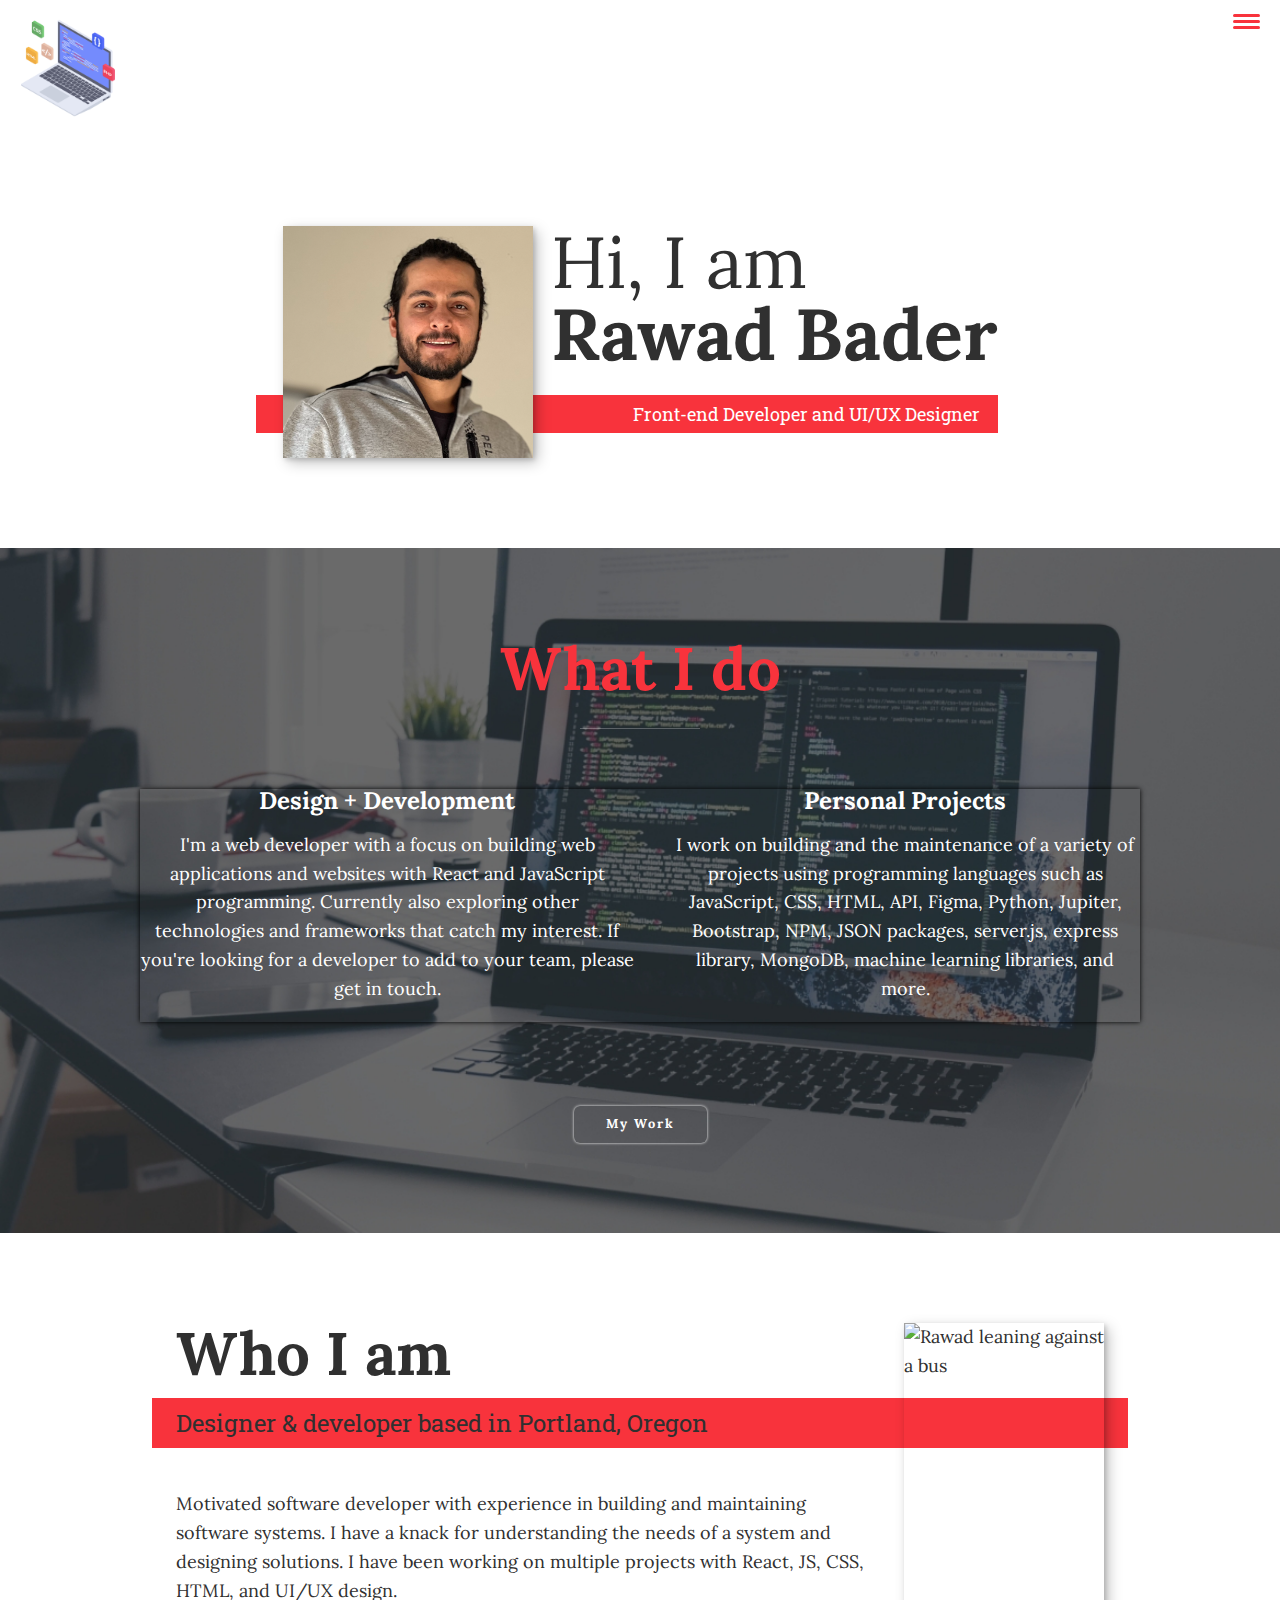
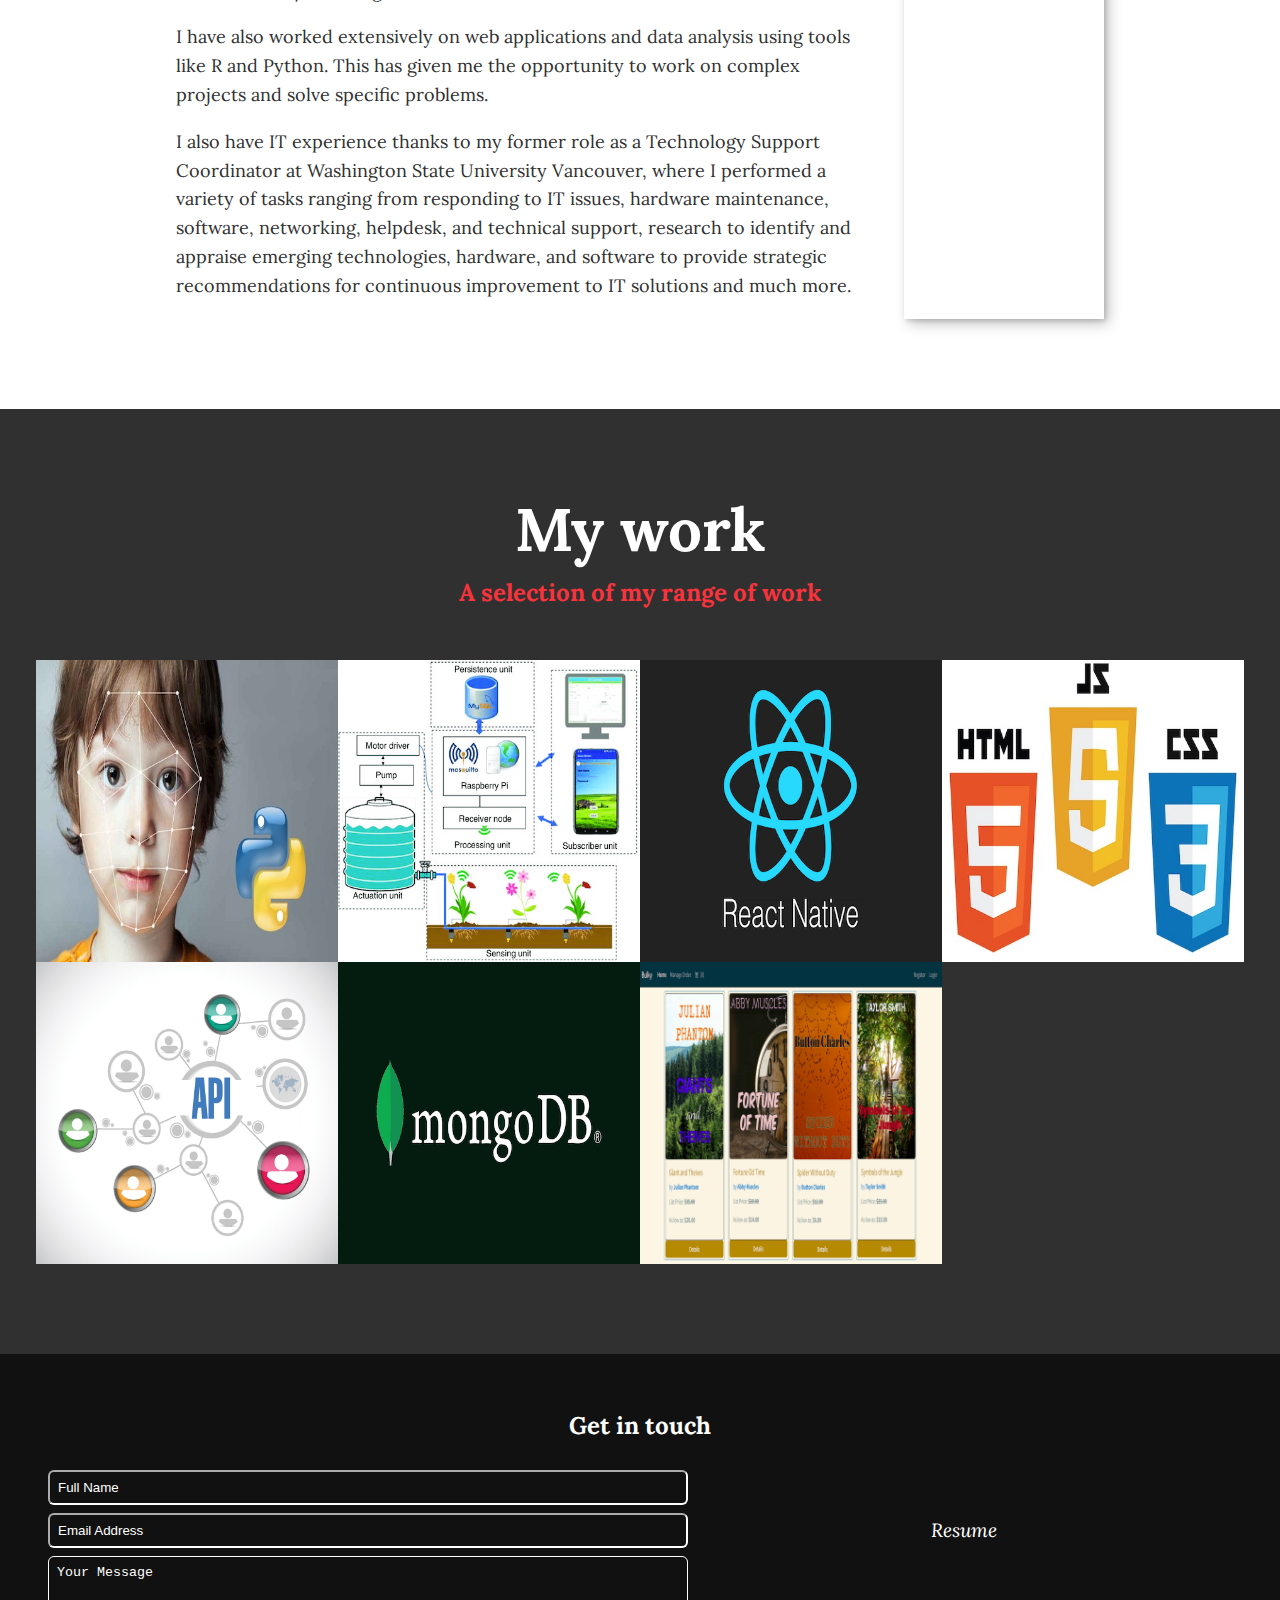
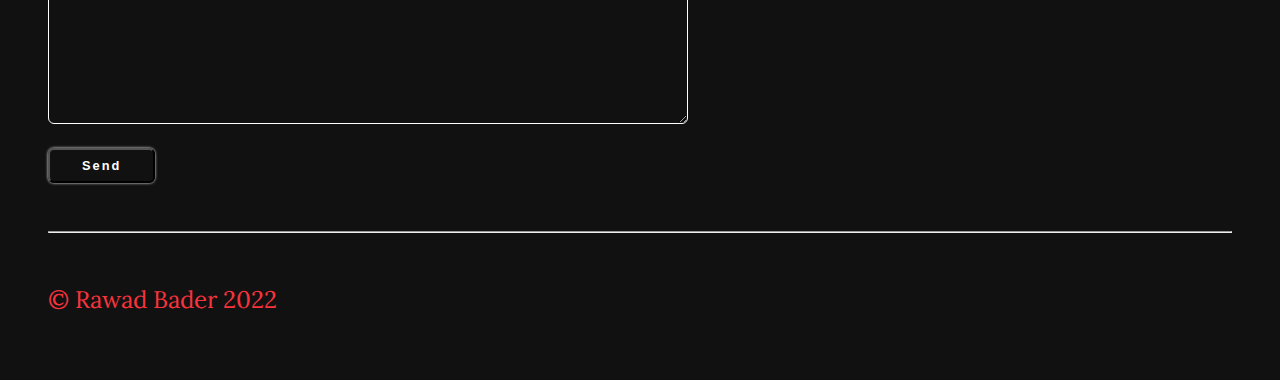
==== commit 77831e08: "I added new project with MVC" ====
--- a/index.html
+++ b/index.html
@@ -39,7 +39,7 @@
                 Hi, I am <strong>Rawad Bader</strong>
             </h1>
             <p class="section__subtitle section__subtitle--intro">Front-end Developer and UI/UX Designer</p>
-            <img src="img/Rawad.jpg" alt="a picture of Rawad Bader smiling" class="intro__img">
+            <img src="img/Rawad.jpg" alt="A picture of Rawad Bader smiling" class="intro__img">
         </section>
 
 
@@ -78,7 +78,7 @@
                <p>I also have IT experience thanks to my former role as a Technology Support Coordinator at Washington State University Vancouver, where I performed a variety of tasks ranging from responding to IT issues, hardware maintenance, software, networking, helpdesk, and technical support, research to identify and appraise emerging technologies, hardware, and software to provide strategic recommendations for continuous improvement to IT solutions and much more.</p>
            </div>
 
-           <img src="img/rawad3.jpg" alt="Jane leaning against a bus" class="about-me__img">
+           <img src="img/rawad3.jpg" alt="Rawad leaning against a bus" class="about-me__img">
         </section>
 
         <!-- My Work Face Mask Detector with Python -->
@@ -136,9 +136,12 @@
                 </a>
 
                 <!-- Portfolio item 07 -->
-                <!-- <a href="portfolio-item.html" class="portfolio__item">
-                    <img src="img/portfolio-07.jpg" alt="" class="portfolio__img">
-                </a> -->
+                <a href="html/project-seven.html" class="portfolio__item">
+                    <div class="content_img">
+                        <img src="img/MCV-p.png" alt="" class="portfolio__img">
+                        <div>Online BookStore with MVC framework and Razor pages</div>
+                    </div>
+                </a>
 
                 <!-- Portfolio item 08 -->
                 <!-- <a href="#" class="portfolio__item">
